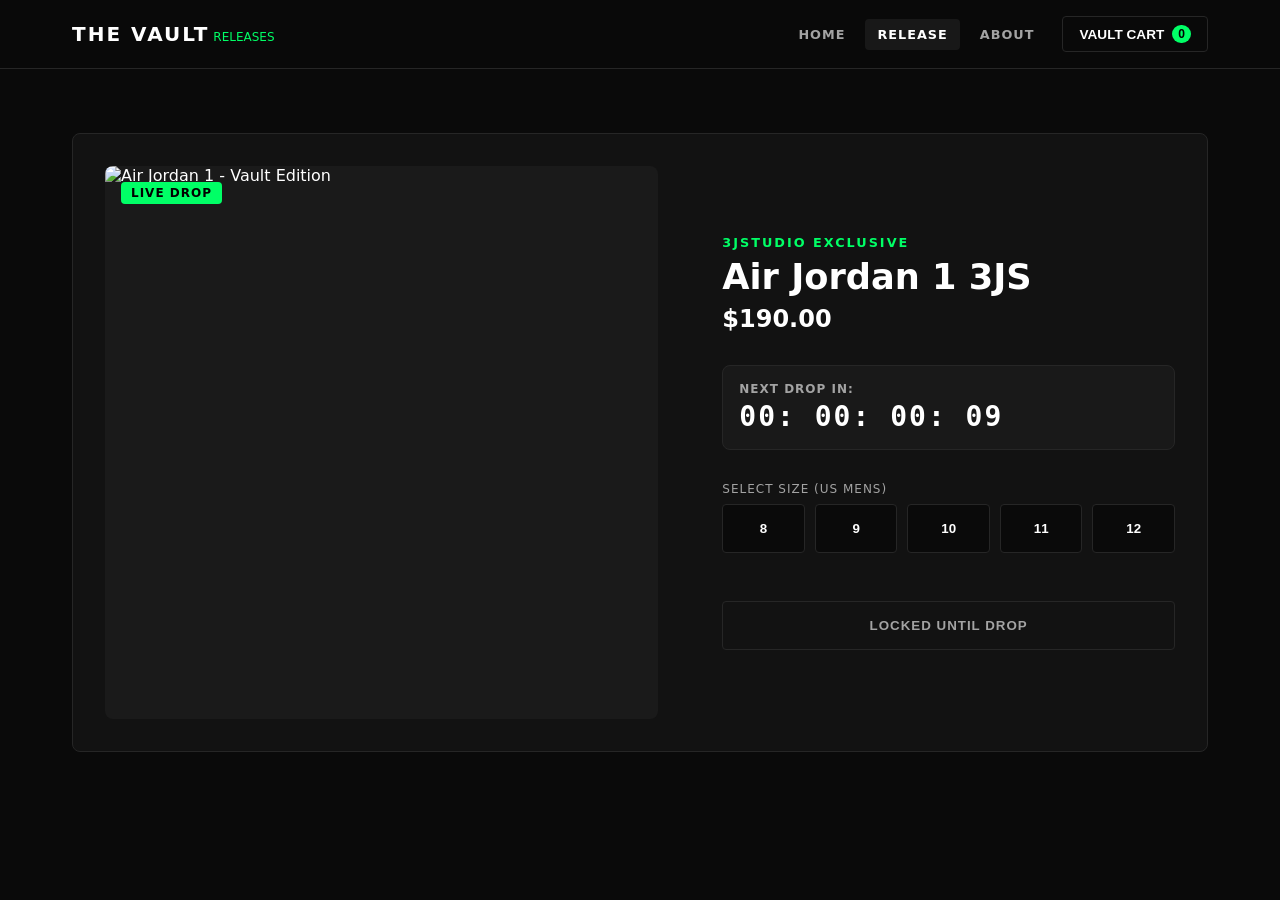
==== release.html @ e41c4018 "Add files via upload" ====
<!DOCTYPE html>
<html lang="en">
    <head>
        <meta charset="UTF-8">
        <meta name="viewport" content="width=device-width, initial-scale=1.0">
        <title>The Vault | Premium Drop</title>
        <link rel="stylesheet" href="Style.css">
    </head>
    <body>
        <header class="site-header">
            <div class="header-container">
                <a href="index.html" class="logo">THE VAULT<span class="logo-sub">RELEASES</span></a>
                <nav class="site-nav" aria-label="Main navigation">
                    <a href="index.html" class="nav-link">Home</a>
                    <a href="release.html" class="nav-link active">Release</a>
                    <a href="about.html" class="nav-link">About</a>
                </nav>
                <button class="cart-trigger" id="cart-icon-btn">
                    <span>VAULT CART</span>
                    <span class="cart-badge" id="cart-count-badge">0</span>
                </button>
            </div>
        </header>

        <main>
            <section class="product-drop" aria-label="Featured Snkr Drop">
                <div class="product-container">
                    <div class="product-gallery">
                        <div class="badge-live">LIVE DROP</div>
                        <img src="root/3JSrender.png" alt="Air Jordan 1 - Vault Edition" class="product-image" loading="eager">
                    </div>

                    <article class="product-details">
                        <header class="product-header">
                            <p class="brand-tag">3JSTUDIO EXCLUSIVE</p>
                            <h1 class="product-title">Air Jordan 1 3JS</h1>
                            <p class="product-price">$190.00</p>
                        </header>

                        <div class="countdown-box">
                            <p class="countdown-label">NEXT DROP IN:</p>
                            <div class="timer-display">
                                <span id="timer-days">00</span>:
                                <span id="timer-hours">00</span>:
                                <span id="timer-minutes">00</span>:
                                <span id="timer-seconds">00</span>
                            </div>
                        </div>

                        <div class="variant-selector">
                            <p class="selector-label">SELECT SIZE (US MENS)</p>
                            <div class="size-grid">
                                <button type="button" class="size-chip" data-size="8">8</button>
                                <button type="button" class="size-chip" data-size="9">9</button>
                                <button type="button" class="size-chip" data-size="10">10</button>
                                <button type="button" class="size-chip" data-size="11">11</button>
                                <button type="button" class="size-chip" data-size="12">12</button>
                            </div>
                        </div>

                        <div class="action-area">
                            <button id="add-to-cart-btn" class="btn-primary" disabled>
                                <span class="btn-text">LOCKED UNTIL DROP</span>
                            </button>
                        </div>
                    </article>
                </div>
            </section>
        </main>

        <div id="side-cart-drawer" class="cart-drawer" aria-hidden="true">
            <div class="drawer-overlay" id="drawer-overlay-close"></div>
            <div class="drawer-content">
                <header class="drawer-header">
                    <h2>YOUR CART</h2>
                    <button id="drawer-close-btn" class="btn-close" aria-label="Close cart">&times;</button>
                </header>

                <div id="cart-items-container" class="drawer-body">
                    <p class="empty-cart-msg">Your vault is currently empty</p>
                </div>

                <footer class="drawer-footer">
                    <div class="summary-row">
                        <span>SUBTOTAL</span>
                        <span id="cart-subtotal-display">$0.00</span>
                    </div>
                    <button class="btn-primary btn-checkout" disabled>PROCEED TO CHECKOUT</button>
                </footer>
            </div>
        </div>

        <script src="app.js"></script>
    </body>
</html>
---- Style.css ----
:root{
    /*color scheme*/
    --bg-primary: #0a0a0a;
    --bg-surface: #121212;
    --border-color: #262626;

    --text-primary: #ffffff;
    --text-secondary: #a3a3a3;
    --accent-hype: #00ff66;
    --accent-danger: #ef4444;
/*fonts*/
    --font-sans: 'Inter',system-ui,-apple-system, sans-serif;
/*layout n spacing*/
    --spacing-sm: 0.5rem;
    --spacing-md: 1rem;
    --spacing-lg: 2rem;
    --radius-sm:4px;
    --radius-md:8px;
/*performance optimization*/
    --transition-smooth: transform 0.4s cubic-bezier(0.25,1,0.5,1), opacity 0.3s ease;
}
    /*base styles*/

   
*{ box-sizing: border-box;
    margin: 0;
    padding: 0;
}

body {
    background-color: var(--bg-primary);
    color: var(--text-primary);
    font-family: var(--font-sans);
    min-height: 100vh;
    overflow-x: hidden;
}
/*layout structure*/
.site-header {
    position: sticky;
    top: 0;
    z-index: 50;
    background-color: rgba(10, 10, 10, 0.85);
    backdrop-filter: blur(12px);
    border-bottom: 1px solid var(--border-color);
}
.header-container {
    max-width: 1200px;
    margin: 0 auto;
    padding: var(--spacing-md)var(--spacing-lg);
    display: flex;
    gap: var(--spacing-md);
    justify-content: space-between;
    align-items: center;
    flex-wrap: wrap;
}
.logo {
    color: var(--text-primary);
    font-weight: 900;
    letter-spacing: 2px;
    font-size: 1.25rem;
    text-decoration: none;
}
.logo-sub {
    font-size: 0.75rem;
    color: var(--accent-hype);
    font-weight: 400;
    letter-spacing: 0;
    margin-left: 4px;
}
.site-nav {
    display: flex;
    align-items: center;
    gap: var(--spacing-sm);
    margin-left: auto;
}
.nav-link {
    color: var(--text-secondary);
    text-decoration: none;
    font-size: 0.8rem;
    font-weight: 700;
    letter-spacing: 1px;
    text-transform: uppercase;
    padding: 0.5rem 0.75rem;
    border-radius: var(--radius-sm);
    transition: color 0.2s ease, background-color 0.2s ease;
}
.nav-link:hover,
.nav-link.active {
    color: var(--text-primary);
    background-color: rgba(255, 255, 255, 0.06);
}
.cart-trigger {
    background: none;
    border: 1px solid var(--border-color);
    color: var(--text-primary);
    padding: 0.5rem 1rem;
    border-radius: var(--radius-sm);
    cursor: pointer;
    display: flex;
    align-items: center;
    gap: 8px;
    font-weight: 600;
    font-size: 0.85rem;
    transition: border-color 0.2s ease;
}
.cart-trigger:hover {
    border-color: var(--text-primary);
}
.cart-badge {
    background-color: var(--accent-hype);
    color: #000000;
    font-size: 0.75rem;
    font-weight: 800;
    padding: 2px 6px;
    border-radius: 10px;
}
/*product drop section*/
main {
    max-width: 1200px;
    margin: 4rem auto;
    padding: 0 var(--spacing-lg);
}
.landing-main,
.about-main {
    margin-top: 3rem;
}
.hero-section {
    display: grid;
    grid-template-columns: 1fr;
    gap: var(--spacing-lg);
    align-items: center;
    min-height: calc(100vh - 180px);
}
.hero-title {
    font-size: 2.75rem;
    line-height: 0.95;
    font-weight: 900;
    max-width: 850px;
}
.hero-text,
.about-text {
    color: var(--text-secondary);
    font-size: 1rem;
    line-height: 1.7;
    max-width: 700px;
    margin-top: var(--spacing-md);
}
.hero-actions {
    display: flex;
    flex-wrap: wrap;
    gap: var(--spacing-md);
    margin-top: var(--spacing-lg);
}
.btn-link,
.btn-secondary {
    display: inline-flex;
    align-items: center;
    justify-content: center;
    width: auto;
    min-height: 48px;
    text-decoration: none;
}
.btn-secondary {
    color: var(--text-primary);
    border: 1px solid var(--border-color);
    border-radius: var(--radius-sm);
    padding: var(--spacing-md);
    font-weight: 800;
    letter-spacing: 1px;
    text-transform: uppercase;
    transition: border-color 0.2s ease, background-color 0.2s ease;
}
.btn-secondary:hover {
    border-color: var(--text-primary);
    background-color: rgba(255, 255, 255, 0.05);
}
.hero-product {
    position: relative;
    background-color: var(--bg-surface);
    border: 1px solid var(--border-color);
    border-radius: var(--radius-md);
    overflow: hidden;
    aspect-ratio: 1 / 1;
}
.hero-image {
    width: 100%;
    height: 100%;
    object-fit: cover;
    display: block;
}
.feature-grid {
    display: grid;
    grid-template-columns: 1fr;
    gap: var(--spacing-md);
    margin-top: var(--spacing-lg);
}
.feature-card,
.about-panel {
    background-color: var(--bg-surface);
    border: 1px solid var(--border-color);
    border-radius: var(--radius-md);
    padding: var(--spacing-lg);
}
.feature-kicker {
    color: var(--accent-hype);
    font-size: 0.8rem;
    font-weight: 900;
    margin-bottom: var(--spacing-md);
}
.feature-card h2 {
    font-size: 1.15rem;
    margin-bottom: var(--spacing-sm);
}
.feature-card p {
    color: var(--text-secondary);
    line-height: 1.6;
}
.about-panel {
    max-width: 850px;
}
.about-panel .btn-link {
    margin-top: var(--spacing-lg);
}
.product-drop {
    width: 100%;
    background-color: var(--bg-surface);
    border: 1px solid var(--border-color);
    border-radius: var(--radius-md);
    overflow: hidden;
}
.product-container {
    display: grid;
    grid-template-columns: 1fr;
    gap: var(--spacing-lg);
    padding: var(--spacing-lg);
}
/*img gallery & floating live badge*/
    .product-gallery{
        position: relative;
        width: 100%;
        background-color: #1a1a1a;
        border-radius: var(--radius-md);
        overflow: hidden;
        display: flex;
        align-items: center;
        justify-content: center;
        aspect-ratio: 1/1;
    }
    .product-image {
        width: 100%;
        height: 100%;
        object-fit: cover;
        display: block;
        transition: var(--transition-smooth);
    }
.product-gallery:hover .product-image {
    transform: scale(1.03);
}
    .badge-live {
        position: absolute;
        top: var(--spacing-md);
        left: var(--spacing-md);
        background-color: var(--accent-hype);
        color: #000000;
        font-size: 0.75rem;
        font-weight: 800;
        letter-spacing: 1px;
        padding: 4px 10px;
        border-radius: var(--radius-sm);
        z-index: 10;
}
/*product panel & elements*/
.product-details {
    display: flex;
    flex-direction: column;
    gap: var(--spacing-lg);
}
/*header text formatting*/
.brand-tag {
    color: var(--accent-hype);
    font-size: 0.8rem;
    font-weight: 700;
    letter-spacing: 2px;
    margin-bottom: var(--spacing-sm);
}
.product-title {
    font-size: 2.2rem;
    font-weight: 900;
    line-height: 1.1;
    letter-spacing: 0;
}
.product-price {
    font-size: 1.5rem;
    font-weight: 600;
    color: var(--text-primary);
    margin-top: var(--radius-md);
}
/*countdown feature*/
.countdown-box {
    background-color: rgba(255, 255, 255, 0.03);
    border: 1px solid var(--border-color);
    padding:  var(--spacing-md);
    border-radius: var(--radius-md);
}
.countdown-label {
    font-size: 0.75rem;
    color: var(--text-secondary);
    font-weight: 700;
    letter-spacing: 1px;
    margin-bottom: 4px;
}
.timer-display {
    font-family: monospace;
    font-size: 1.75rem;
    font-weight: 700;
    letter-spacing: 2px;
}
/*sizing btn grid layouts*/
.selector-label {
    font-size: 0.75rem;
    color: var(--text-secondary);
    letter-spacing: 1px;
    margin-bottom: var(--spacing-sm);
}
.size-grid {
    display: grid;
    grid-template-columns: repeat(5,1fr);
    gap: 10px;
}
.size-chip {
    background-color: var(--bg-primary);
    border: 1px solid var(--border-color);
    color: var(--text-primary);
    padding: var(--spacing-md);
    border-radius: var(--radius-sm);
    cursor: pointer;
    font-weight: 600;
    transition: all 0.2s ease;
}
.size-chip:hover:not(:disabled) {
    background-color: var(--text-primary);
}
.size-chip.is-selected {
    background-color: var(--text-primary);
    color: #000000;
    border-color: var(--text-primary);
}
.size-chip:disabled {
    opacity: 0.25;
    cursor: not-allowed;
    text-decoration: line-through;
}
/*purchase action styles*/
.action-area {
    margin-top: var(--spacing-md);
}
.btn-primary {
    width: 100%;
    background-color: var(--text-primary);
    color: #000000;
    border: none;
    padding: var(--spacing-md);
    font-weight: 800;
    letter-spacing: 1px;
    border-radius: var(--radius-sm);
    cursor: pointer;
    transition: opacity 0.2 ease;
}
.btn-primary:hover:not(:disabled) {
    opacity: 0.9;
}
.btn-primary:disabled {
    background-color: var(--bg-surface);
    border: 1px solid var(--border-color);
    color: var(--text-secondary);
    cursor: not-allowed;
}
.btn-primary.btn-link {
    width: auto;
    text-transform: uppercase;
}
/*slide-out drawer system mechan.*/
.cart-drawer {
    position: fixed;
    top: 0;
    left: 0;
    width: 100vw;
    height: 100vh;
    z-index: 100;
    pointer-events: none;
    display: none;
}
.drawer-overlay {
    position: absolute;
    top: 0;
    left: 0;
    width: 100%;
    height: 100%;
    background-color: rgba(0,0,0,0.7);
    opacity: 0;
    transition: opacity 0.3s ease;
}
.drawer-content {
    position: absolute;
    top: 0;
    right: 0;
    width: 100%;
    max-width: 440px;
    height: 100%;
    background-color: #181818;
    border-left: 1px solid var(--border-color);
    display: flex;
    flex-direction: column;
    transform: translateX(100%);
    transition: var(--transition-smooth);
}
.cart-drawer[aria-hidden="false"] {
    pointer-events: auto;
    display: block;
}
.cart-drawer[aria-hidden="false"] .drawer-overlay {
    opacity: 1;
}
.cart-drawer[aria-hidden="false"] .drawer-content {
    transform: translateX(0);
}
.drawer-header {
    padding: var(--spacing-lg);
    border-bottom: 1px solid var(--border-color);
    display: flex;
    justify-content: space-between;
    align-items: center;
}
.btn-close {
    background: none;
    border: none;
    color: var(--text-secondary);
    font-size: 2rem;
    cursor: pointer;
    line-height: 1;
}
.btn-close:hover {
    color: var(--text-primary);
}
.drawer-body {
    flex: 1;
    padding: var(--spacing-lg);
    overflow-y: auto;
}
.empty-cart-msg {
    color: var(--text-secondary);
    text-align: center;
    margin-top: 4rem;
    font-size: 0.95rem;
}
.drawer-footer {
    padding: var(--spacing-lg);
    border-top: 1px solid var(--border-color);
    background-color: var(--bg-surface);
}
.summary-row {
    display: flex;
    justify-content: space-between;
    font-weight: 700;
    margin-bottom: var(--spacing-md);
    letter-spacing: 0.5px;
}
@media (min-width: 768px) {
 .product-container {
    grid-template-columns: 1.1fr 0.9fr;
    align-items: center;
    gap: calc(var(--spacing-lg) *2);
    }
 .hero-section {
    grid-template-columns: 1fr 0.8fr;
    }
 .hero-title {
    font-size: 5rem;
    }
 .feature-grid {
    grid-template-columns: repeat(3, 1fr);
    }
}
@media (max-width: 640px) {
 .header-container {
    align-items: flex-start;
    }
 .site-nav {
    order: 3;
    width: 100%;
    margin-left: 0;
    justify-content: space-between;
    }
 .cart-trigger {
    margin-left: auto;
    }
}
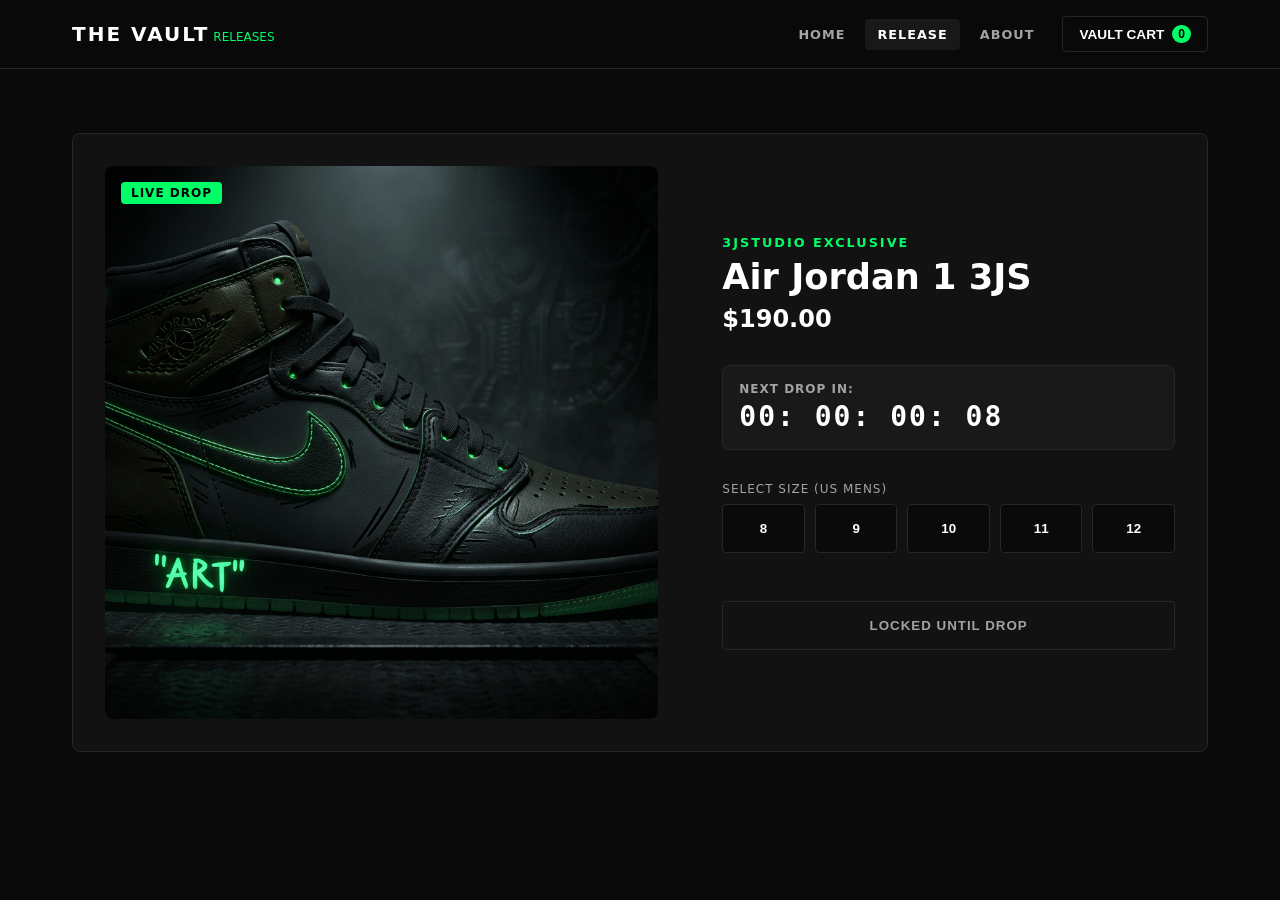
==== commit a05bbca2: "Fix image source path in release.html" ====
--- a/release.html
+++ b/release.html
@@ -27,7 +27,7 @@
                 <div class="product-container">
                     <div class="product-gallery">
                         <div class="badge-live">LIVE DROP</div>
-                        <img src="root/3JSrender.png" alt="Air Jordan 1 - Vault Edition" class="product-image" loading="eager">
+                        <img src="3JSrender.png" alt="Air Jordan 1 - Vault Edition" class="product-image" loading="eager">
                     </div>
 
                     <article class="product-details">
